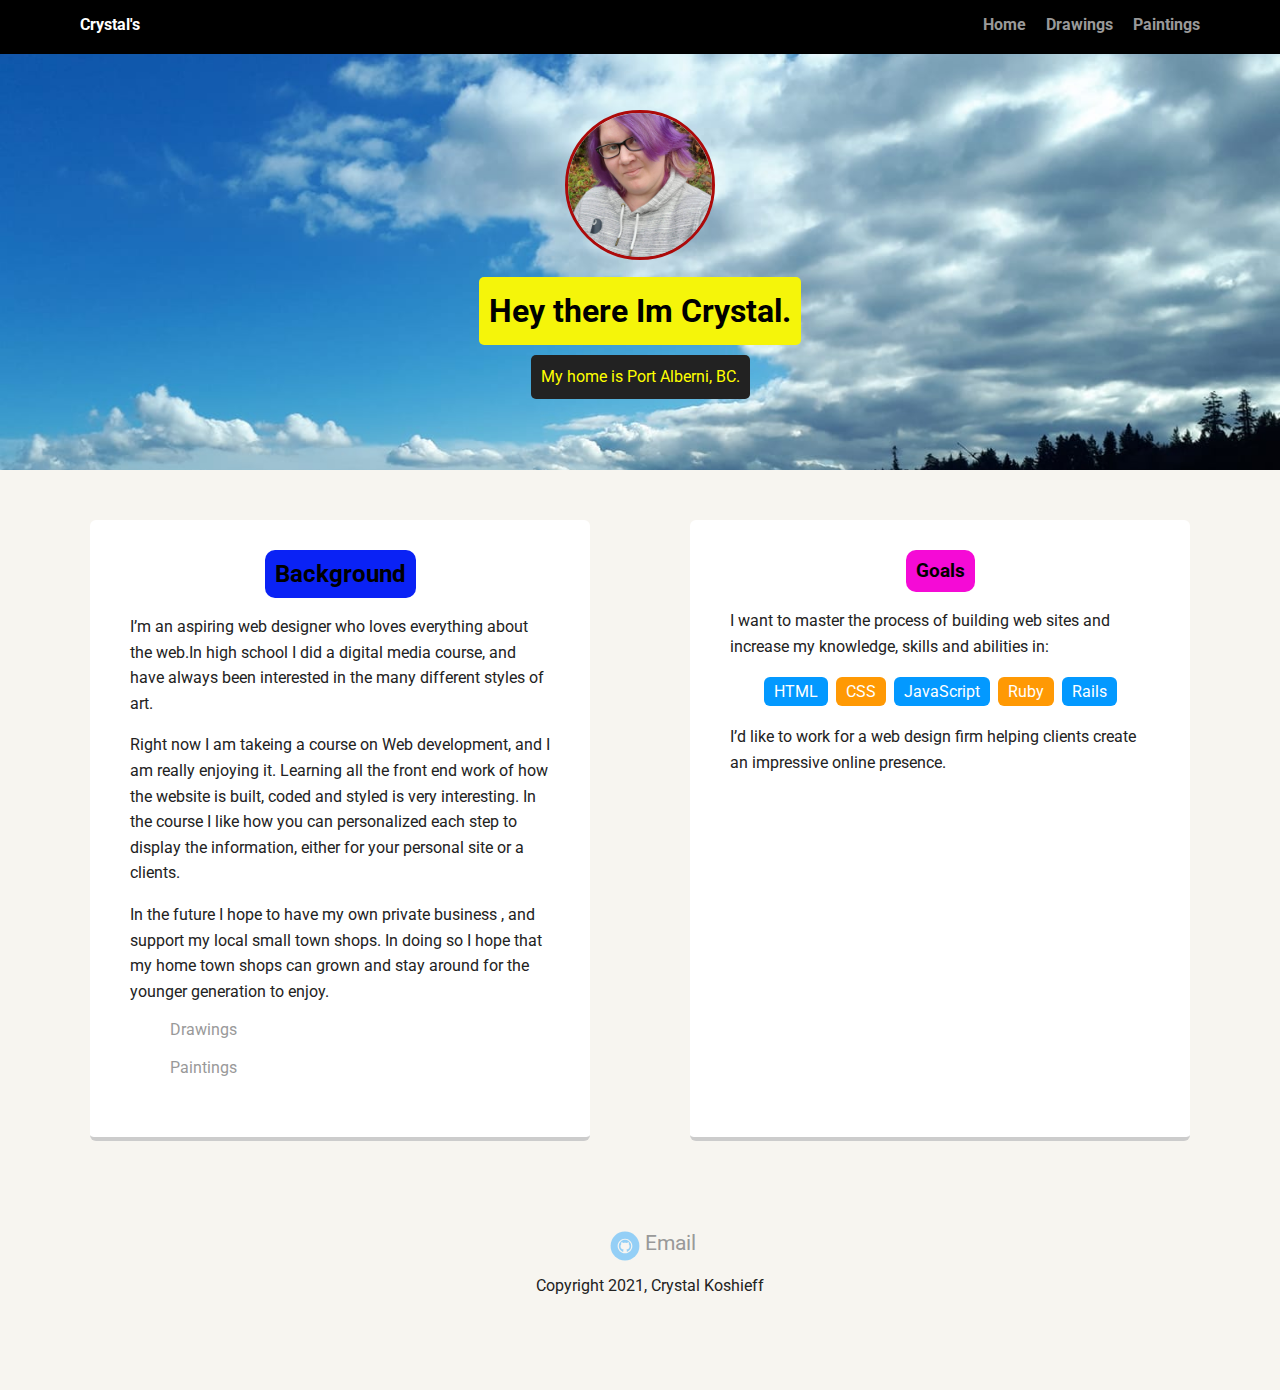
==== index.html @ ec4912b5 "project 1 main info" ====
<!doctype html>
<html lang="en">
<head>
  <meta charset="utf-8">
  <title>Crystal Koshieff Profile</title>
  <meta name="viewport" content="width=device-width, initial-scale=1.0">
  <link rel="stylesheet" href="styles.css">
  <link href="https://fonts.googleapis.com/css?family=Muli%7CRoboto:400,300,500,700,900" rel="stylesheet"></head>
  <body>

    <div class="main-nav">
        <ul class="nav">
          <li class="name">Crystal's</li>
          <li><a href="index.html">Home</a></li>
          <li><a href="drawings.html">Drawings</a></li>
          <li> <a href="paintings.html"> Paintings</a></li>
        </ul>
    </div>

    <header>
      <img src="images/project1profilepic.jpg" alt="Drawing of Crystal Koshieff" class="profile-image">
      <h1 class="tag name">Hey there Im Crystal.</h1>
      <p class="tag location">My home is Port Alberni, BC.</p>
    </header>

    <main class="flex">
      <div class="card">
        <h2 class="tag h2">Background</h2>
        <p>I’m an aspiring web designer who loves everything about the web.In high school I did a digital media course, and have always been interested in the many different styles of art.</p> 
  
            <p>Right now I am takeing a course on Web development, and I am really enjoying it. 
          Learning all the front end work of how the website is built, coded and styled is very interesting.
          In the course I like how you can personalized each step to display the  information, either for your personal site or a clients.</p>
          
          <p>In the future I hope to have my own private business , and support my local small town shops. 
          In doing so I hope that my home town shops can grown and stay around for the younger generation to enjoy. 
          </p>
          <ul><a href="drawings.html">Drawings</a> 
         <p><a href="paintings.html">Paintings</a></p></ul>
      </div> 

      <div class="card">
        <h3 class="tag h3"> Goals </h3>
        <p>I want to master the process of building web sites and increase my knowledge, skills and abilities in:</p>
        <ul class="skills">
          <li>HTML</li>
          <li>CSS</li>
          <li>JavaScript</li>
          <li>Ruby</li>
          <li>Rails</li>
        </ul>
        <p>I’d like to work for a web design firm helping clients create an impressive online presence.</p>
      </div> 

    </main>
    <footer>
      <ul>
        <li><a href="https://github.com/Crystalkos" class="social github">Github</a></li>
        <li><a href="mailto:ckoshieff@gmail.com" class="email">Email</a></li>
      </ul>
      <p class="copyright">Copyright 2021, Crystal Koshieff</p>
    </footer>
  </body>
  </html>
---- styles.css ----
/* Global Layout Set-up */
* { 
  box-sizing: border-box;
}
  
body {
  margin: 0;
  padding: 0;
  text-align: center;
  font-family: 'Roboto', sans-serif;
  color: #222;
  background: #f7f5f0;
}
/* Link Styles */

a {
  text-decoration: none;
  color: #999;
}
a:hover {
  color: #6633ff;
}

/* Section Styles */

.main-nav {
  width: 100%;
  background: black;
  min-height: 30px;
  padding: 10px;
  position: fixed;
  text-align: center;
}
.nav {
  display: flex;
  justify-content: space-around;
  font-weight: 700;
  list-style-type: none;
  margin: 0 auto;
  padding: 0;
}

.nav .name {
    display: block;
    margin-right: auto;
    color: white;
}
.nav li {
  padding: 5px 10px 10px 10px;
}
.nav a {
  transition: all .5s;
}
.nav a:hover {
  color: white
}

header {
  text-align: center;
  background: url('images/project1background.jpg') no-repeat top center ;
  background-size: cover;
  overflow: hidden;
  padding-top: 60px;
}
header {
  line-height: 1.5;
}
header .profile-image {
  margin-top: 50px;
  width: 150px;
  height: 150px;
  border-radius: 50%;
  border: 3px solid rgb(172, 10, 10);
  transition: all .5s;
}
header .profile-image:hover {
  transform: scale(1.5) rotate(15deg);
}
.tag {
  background-color: #f5f50a;
  color: black;
  padding: 10px;
  border-radius: 5px;
  display: table;
  margin: 10px auto;
} 
.location {
  background-color: #222;
  color: yellow;
}
.h2{
  background-color: #0a22f5;
  color: black;
  border-radius: 10px;
}
.h3{
  background-color: #f50ad6;
  color: black;
  border-radius: 10px;
}
.card {
  margin: 30px;
  padding: 20px 40px 40px;
  max-width: 500px;
  text-align: left;
  background: #fff;
  border-bottom: 4px solid #ccc;
  border-radius: 6px;
  transition: all .5s;
}
.card:hover {
  border-color: #ff99ff;
}

ul.skills {
  padding: 0;
  text-align: center;
}

.skills li {
  border-radius: 6px;
  display: inline-block;
  background: #ff9904;
  color: white;
  padding: 5px 10px;
  margin: 2px;
}
.painting1{
  margin-top: 20px;
  width: 500px;
  height: 400px;
  
}

.project1art{
  margin-top: 20px;
  width: 500px;
  height: 400px;
   
}

.skills li:nth-child(odd) {
  background: #0399ff;
}

footer {
  width: 100%;
  min-height: 30px;
  padding: 20px 0 40px 20px;
}

footer .copyright {
  top: -8px;
  font-size: .75em;
}

footer ul {
  list-style-type: none;
  margin: 0;
  padding: 0;
}

footer ul li {
  display: inline-block;
}

a.social {
  display: inline-block;
  text-indent: -9999px;
  margin-left: 5px;
  width: 30px;
  height: 30px;
  background-size: 30px 30px;
  opacity: .4;
  transition: all .5s;
}


a.twitter {
  background-image: url(images/twitter.svg);
}
a.linkedin {
  background-image: url(images/linkedin.svg);
}
a.github {
  background-image: url(images/github.svg);
}
a.social:hover {
  opacity: 1;
}
.clearfix {
  clear: both;
}

/* Styles for larger screens */
@media screen and (min-width: 720px) {
  
  .flex {
      display: -ms-flexbox;      /* TWEENER - IE 10 */
      display: flex; 
      max-width: 1200px;
      -ms-flex-pack: distribute;
      justify-content: space-around;
      margin: 0 auto;
  }

  header {
    min-height: 470px;
  }

  .nav {
    max-width: 1200px;
    padding: 0 30px;
  }


  main {
    padding-top: 20px;
  }

  main p {
    line-height: 1.6em;
  }

  footer {
    font-size: 1.3em;
    max-width: 1200px;
    margin: 40px auto;
  }

}
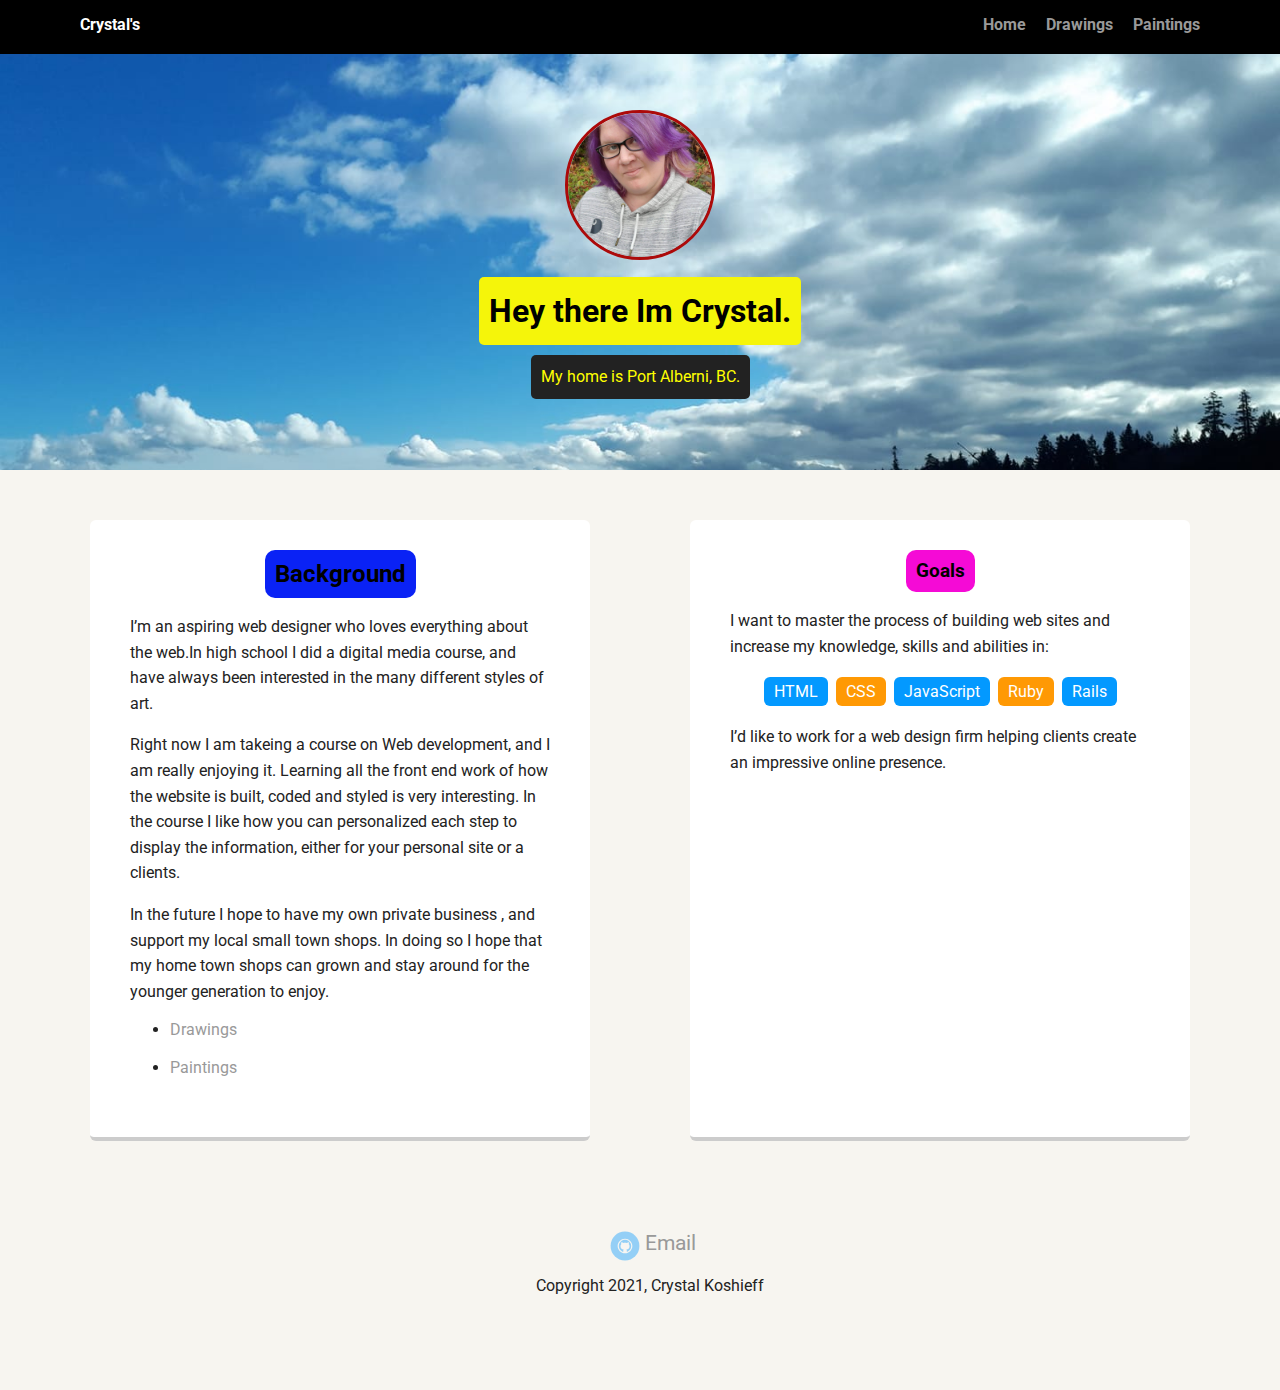
==== commit f569276c: "<li> </html> in index and paintings" ====
--- a/index.html
+++ b/index.html
@@ -35,8 +35,10 @@
           <p>In the future I hope to have my own private business , and support my local small town shops. 
           In doing so I hope that my home town shops can grown and stay around for the younger generation to enjoy. 
           </p>
-          <ul><a href="drawings.html">Drawings</a> 
-         <p><a href="paintings.html">Paintings</a></p></ul>
+          <ul>
+            <li><a href="drawings.html">Drawings</a></li>
+         <li><p><a href="paintings.html">Paintings</a></p></li>
+        </ul>
       </div> 
 
       <div class="card">
